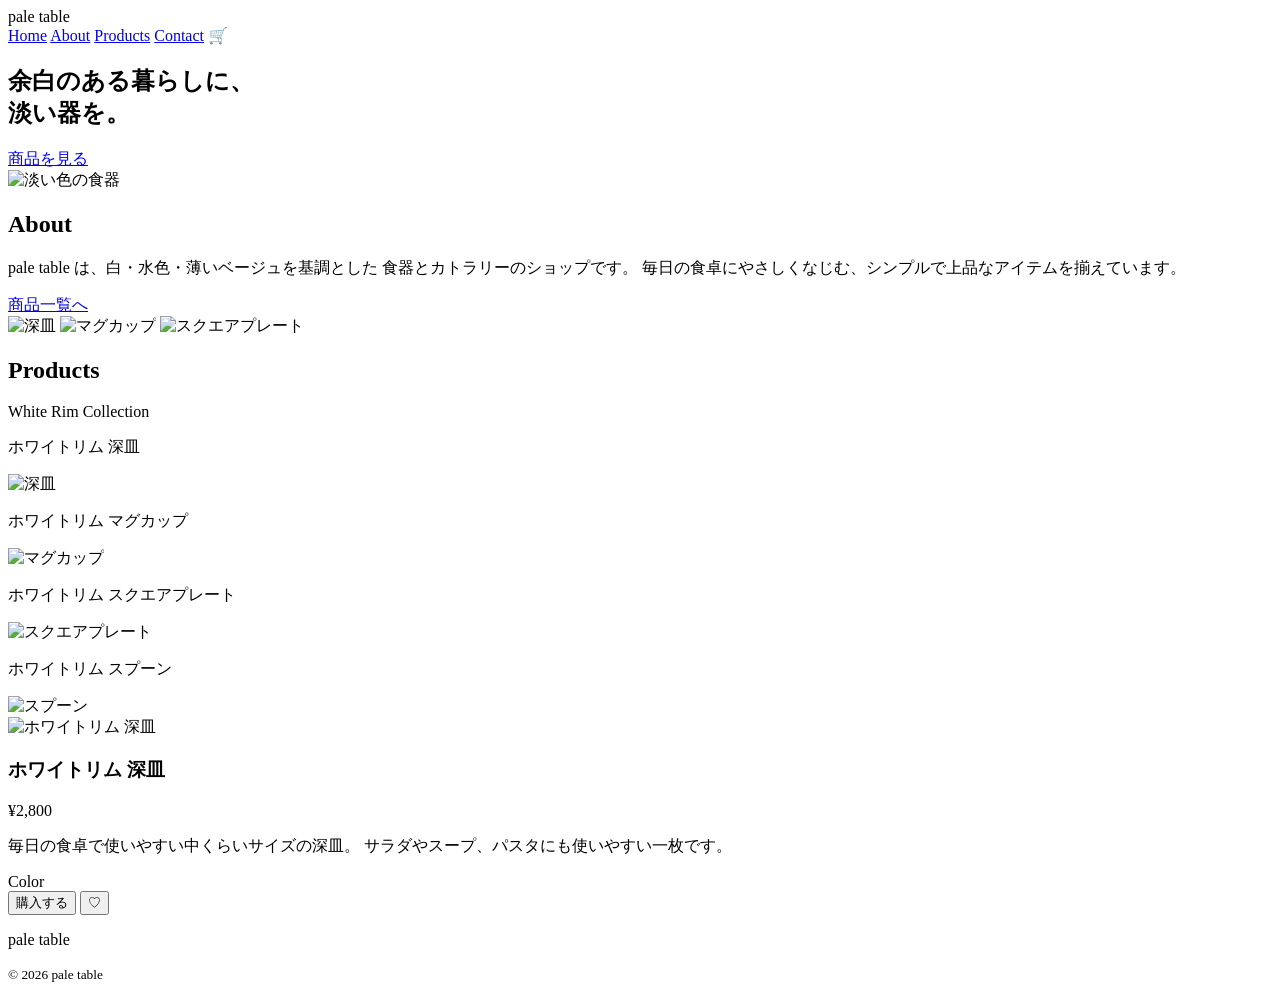
==== index.html @ 11ef3d38 "Add files via upload" ====
<!DOCTYPE html>
<html lang="ja">
<head>
  <meta charset="UTF-8">
  <meta name="viewport" content="width=device-width, initial-scale=1.0">
  <title>pale table</title>
  <link rel="stylesheet" href="css/style.css">
</head>
<body>

  <div class="page">

    <header class="header">
      <div class="logo">pale table</div>
      <nav>
        <a href="#">Home</a>
        <a href="#about">About</a>
        <a href="#products">Products</a>
        <a href="#contact">Contact</a>
        <span>🛒</span>
      </nav>
    </header>

    <section class="hero">
      <div class="hero-text">
        <h1>余白のある暮らしに、<br>淡い器を。</h1>
        <a href="#products" class="btn">商品を見る</a>
      </div>
      <img src="img/main.jpg" alt="淡い色の食器" class="hero-img">
    </section>

    <section class="about" id="about">
      <div class="about-text">
        <h2>About</h2>
        <p>
          pale table は、白・水色・薄いベージュを基調とした
          食器とカトラリーのショップです。
          毎日の食卓にやさしくなじむ、シンプルで上品なアイテムを揃えています。
        </p>
        <a href="#products" class="small-btn">商品一覧へ</a>
      </div>

      <div class="about-images">
        <img src="img/top2.jpg" alt="深皿">
        <img src="img/mug.jpg" alt="マグカップ">
        <img src="img/square.jpg" alt="スクエアプレート">
      </div>
    </section>

    <section class="products" id="products">
      <h2>Products</h2>
      <p class="sub-title">White Rim Collection</p>

      <div class="product-area">

        <div class="product-list">
          <div class="product-item active">
            <p>ホワイトリム 深皿</p>
            <img src="img/plate2.png" alt="深皿">
          </div>
          <div class="product-item">
            <p>ホワイトリム マグカップ</p>
            <img src="img/mug2.png" alt="マグカップ">
          </div>
          <div class="product-item">
            <p>ホワイトリム スクエアプレート</p>
            <img src="img/square2.png" alt="スクエアプレート">
          </div>
          <div class="product-item">
            <p>ホワイトリム スプーン</p>
            <img src="img/spoon2.png" alt="スプーン">
          </div>
        </div>

        <div class="product-detail">
          <div class="main-product-img">
            <img src="img/blue.jpg" alt="ホワイトリム 深皿">
          </div>

          <div class="product-info">
            <h3>ホワイトリム 深皿</h3>
            <p class="price">¥2,800</p>
            <p>
              毎日の食卓で使いやすい中くらいサイズの深皿。
              サラダやスープ、パスタにも使いやすい一枚です。
            </p>

            <div class="option">
              <span>Color</span>
              <span class="color-dot"></span>
            </div>

            <div class="button-area">
                <button class="buy-btn">購入する</button>
                <button class="favorite-btn">♡</button>
            </div>
          </div>
        </div>

      </div>
    </section>

    <footer class="footer" id="contact">
      <p>pale table</p>
      <small>© 2026 pale table</small>
    </footer>

  </div>

  <script src="js/script.js"></script>
</body>
</html>
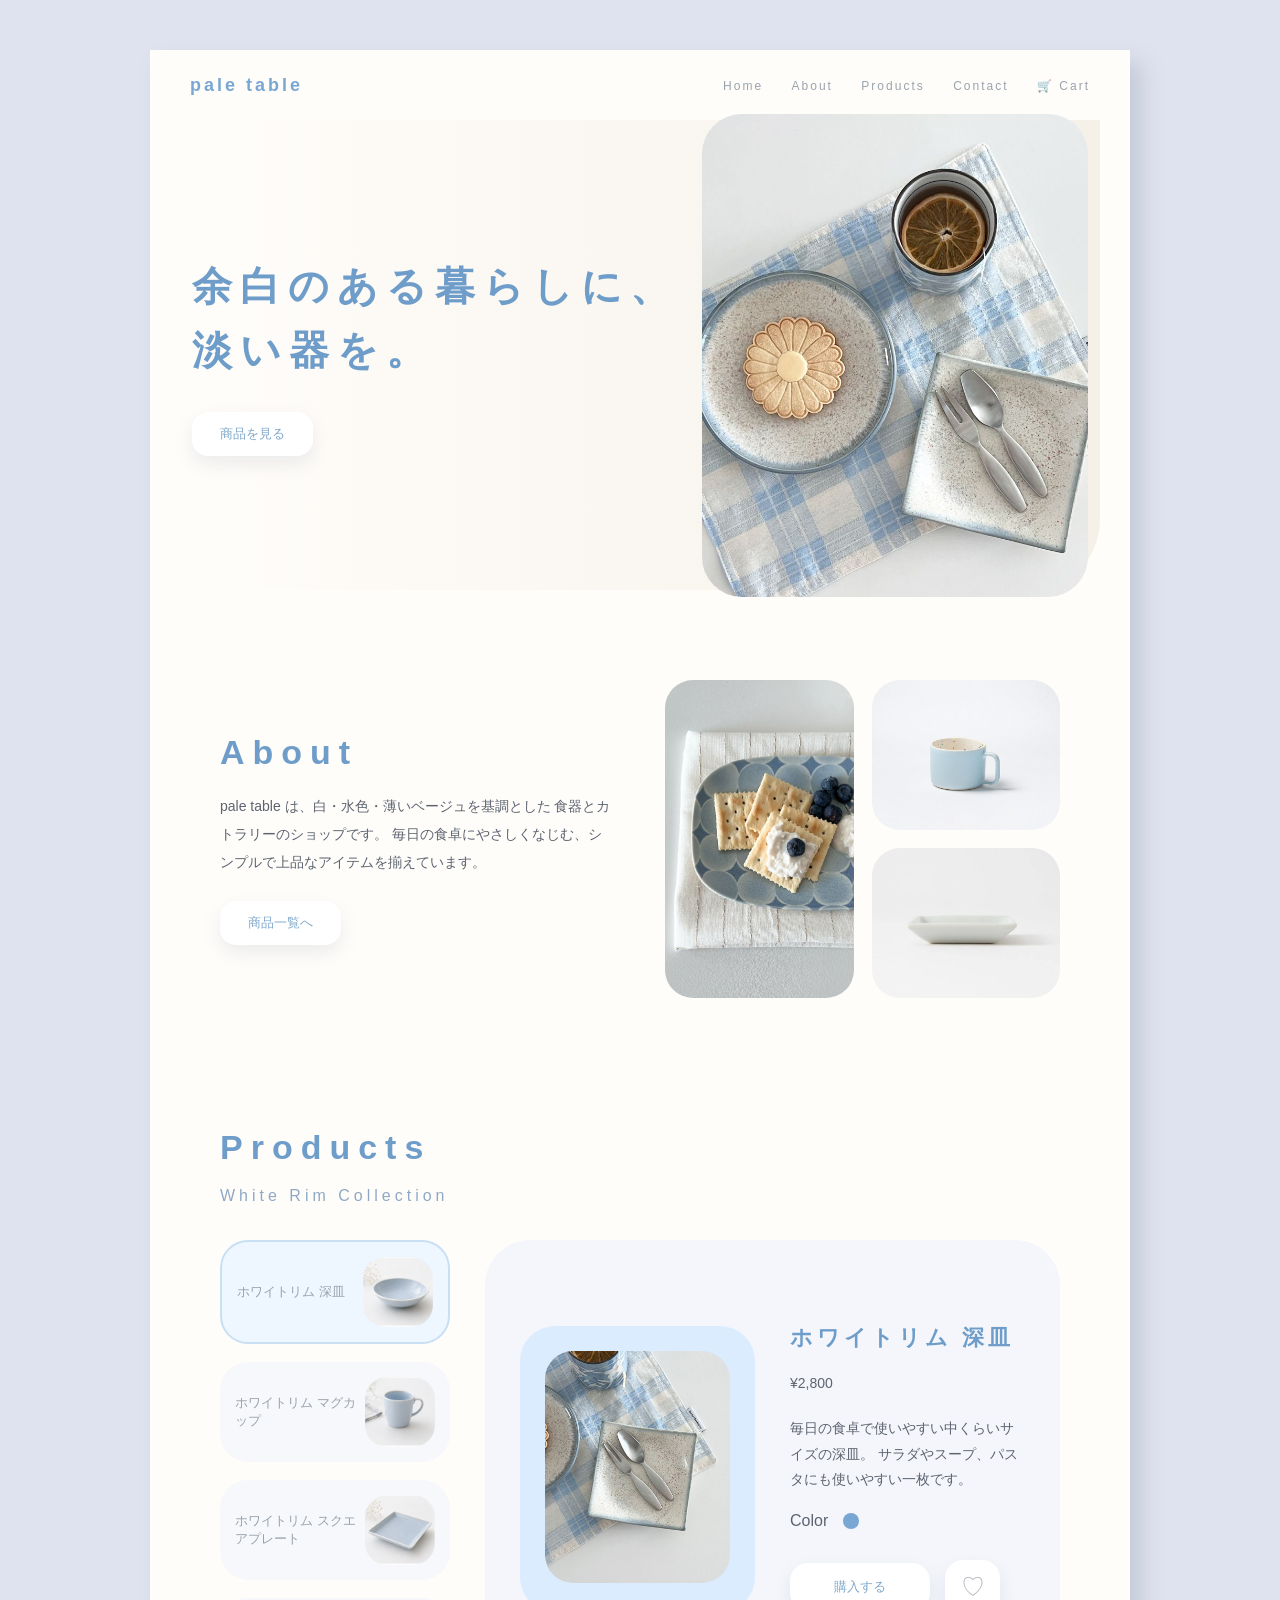
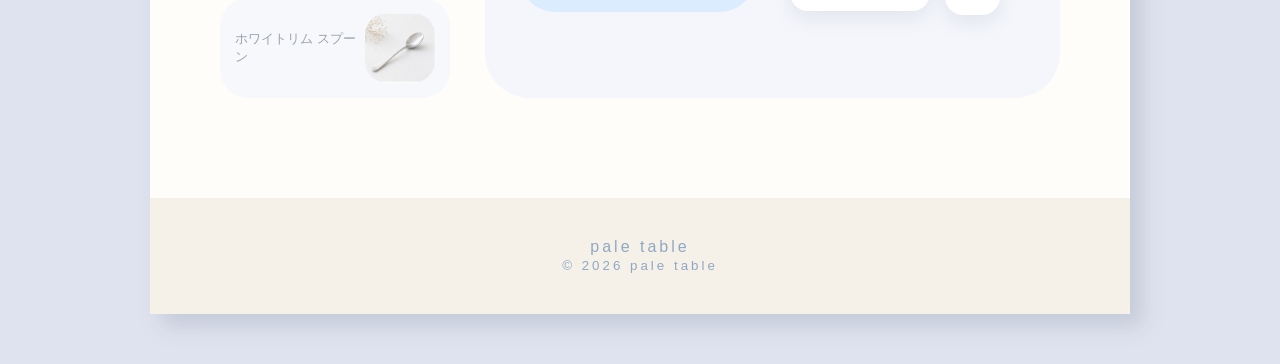
==== commit 2e32ae68: "Add files via upload" ====
--- a/index.html
+++ b/index.html
@@ -4,7 +4,7 @@
   <meta charset="UTF-8">
   <meta name="viewport" content="width=device-width, initial-scale=1.0">
   <title>pale table</title>
-  <link rel="stylesheet" href="css/style.css">
+  <link rel="stylesheet" href="./css/style.css">
 </head>
 <body>
 
@@ -17,7 +17,7 @@
         <a href="#about">About</a>
         <a href="#products">Products</a>
         <a href="#contact">Contact</a>
-        <span>🛒</span>
+        <a href="cart.html">🛒 Cart</a>
       </nav>
     </header>
 
@@ -74,13 +74,13 @@
 
         <div class="product-detail">
           <div class="main-product-img">
-            <img src="img/blue.jpg" alt="ホワイトリム 深皿">
+            <img src="img/blue.jpg" alt="ホワイトリム 深皿" id="mainProductImage">
           </div>
-
+        
           <div class="product-info">
-            <h3>ホワイトリム 深皿</h3>
-            <p class="price">¥2,800</p>
-            <p>
+            <h3 id="mainProductName">ホワイトリム 深皿</h3>
+            <p class="price" id="mainProductPrice">¥2,800</p>
+            <p id="mainProductDescription">
               毎日の食卓で使いやすい中くらいサイズの深皿。
               サラダやスープ、パスタにも使いやすい一枚です。
             </p>
--- a/css/style.css
+++ b/css/style.css
@@ -0,0 +1,490 @@
+/* ======================
+   Reset / Base
+====================== */
+
+* {
+  margin: 0;
+  padding: 0;
+  box-sizing: border-box;
+}
+
+  
+body {
+  background: #dfe3ef;
+  color: #5d6470;
+  font-family: "Yu Gothic", "Hiragino Sans", sans-serif;
+}
+  
+.page {
+  width: 90%;
+  max-width: 980px;
+  margin: 50px auto;
+  background: #fffdfa;
+  box-shadow: 12px 12px 20px rgba(120, 130, 150, 0.25);
+  overflow: hidden;
+}
+
+/* ======================
+   Common
+====================== */
+
+button {
+  border: none;
+  background: #ffffff;
+  color: #7fa8cc;
+  border-radius: 18px;
+  box-shadow: 0 8px 18px rgba(150, 160, 180, 0.18);
+  cursor: pointer;
+}
+
+.btn,
+.small-btn {
+  display: inline-block;
+  padding: 13px 28px;
+  background: #ffffff;
+  color: #7fa8cc;
+  text-decoration: none;
+  border-radius: 16px;
+  font-size: 13px;
+  box-shadow: 0 8px 18px rgba(150, 160, 180, 0.18);
+}
+
+/* ======================
+   Header
+====================== */
+
+.header {
+  height: 70px;
+  padding: 0 40px;
+  display: flex;
+  justify-content: space-between;
+  align-items: center;
+}
+  
+.logo {
+  color: #79a7d3;
+  font-size: 18px;
+  letter-spacing: 3px;
+  font-weight: bold;
+}
+  
+nav a {
+  margin-left: 24px;
+  text-decoration: none;
+  color: #9aa3ad;
+  font-size: 12px;
+  letter-spacing: 2px;
+}
+  
+nav span {
+  margin-left: 20px;
+}
+
+/* ======================
+   Top Page - Hero
+====================== */
+
+.hero {
+  height: 470px;
+  margin: 0 30px;
+  border-radius: 0 0 70px 70px;
+  background: linear-gradient(90deg, #fffdfa 0%, #f5f0e8 100%);
+  display: flex;
+  align-items: center;
+  justify-content: space-around;
+}
+  
+.hero-text h1 {
+  color: #6f9dca;
+  font-size: 40px;
+  line-height: 1.6;
+  letter-spacing: 8px;
+  margin-bottom: 30px;
+}
+
+.hero-img {
+  width: 42%;
+  border-radius: 40px;
+}
+
+/* ======================
+   Top Page - About
+====================== */
+
+
+.about {
+  padding: 90px 70px;
+  display: grid;
+  grid-template-columns: 1fr 1fr;
+  gap: 50px;
+  align-items: center;
+}
+  
+.about h2,
+.products h2 {
+  color: #6f9dca;
+  font-size: 34px;
+  letter-spacing: 8px;
+  margin-bottom: 20px;
+}
+  
+.about p {
+  line-height: 2;
+  font-size: 14px;
+  margin-bottom: 25px;
+}
+
+.about-images {
+  display: grid;
+  grid-template-columns: 1fr 1fr;
+  gap: 18px;
+}
+  
+.about-images img {
+  width: 100%;
+  height: 150px;
+  object-fit: cover;
+  border-radius: 28px;
+  background: #f3f6fb;
+}
+  
+.about-images img:first-child {
+  grid-row: span 2;
+  height: 318px;
+}
+
+/* ======================
+   Top Page - Products
+====================== */
+
+.products {
+  padding: 40px 70px 100px;
+}
+  
+.sub-title {
+  color: #8fa9c4;
+  letter-spacing: 4px;
+  margin-bottom: 35px;
+}
+  
+.product-area {
+  display: grid;
+  grid-template-columns: 230px 1fr;
+  gap: 35px;
+}
+  
+.product-list {
+  display: flex;
+  flex-direction: column;
+  gap: 18px;
+}
+  
+.product-item {
+  display: flex;
+  align-items: center;
+  justify-content: space-between;
+  background: #f7f8fb;
+  border-radius: 28px;
+  padding: 15px;
+  color: #9aa3ad;
+  font-size: 13px;
+}
+  
+.product-item.active {
+  border: 2px solid #c8dff4;
+  background: #eef6ff;
+}
+  
+.product-item img {
+  width: 70px;
+  height: 70px;
+  object-fit: cover;
+  border-radius: 22px;
+}
+  
+.product-detail {
+  background: #f4f6fb;
+  border-radius: 45px;
+  padding: 35px;
+  display: grid;
+  grid-template-columns: 1fr 1fr;
+  gap: 35px;
+  align-items: center;
+}
+  
+.main-product-img {
+  background: #dcecff;
+  border-radius: 35px;
+  padding: 25px;
+}
+  
+.main-product-img img {
+  width: 100%;
+  border-radius: 28px;
+}
+  
+.product-info h3 {
+  color: #6f9dca;
+  font-size: 22px;
+  letter-spacing: 4px;
+  margin-bottom: 18px;
+}
+  
+.price {
+  font-size: 20px;
+  margin-bottom: 25px;
+}
+  
+.product-info p {
+  line-height: 1.8;
+  font-size: 14px;
+  margin-bottom: 20px;
+}
+  
+.option {
+  display: flex;
+  gap: 15px;
+  align-items: center;
+  margin-bottom: 30px;
+}
+  
+.color-dot {
+  width: 16px;
+  height: 16px;
+  background: #79a7d3;
+  border-radius: 50%;
+}
+
+.button-area {
+  display: flex;
+  gap: 15px;
+  align-items: center;
+  margin-top: 20px;
+}
+
+.buy-btn {
+  width: 140px;
+  padding: 15px 30px;
+  transition: 0.3s;
+}
+
+.buy-btn:hover {
+  transform: translateY(-3px);
+}
+
+.favorite-btn {
+  width: 55px;
+  height: 55px;
+  padding: 0;
+  font-size: 24px;
+  color: #b8bcc4;
+  transition: 0.3s;
+}
+
+.favorite-btn:hover {
+  transform: translateY(-3px);
+}
+
+.favorite-btn.active {
+  color: #7fa8cc;
+  background: #eef6ff;
+}
+
+/* ======================
+   Cart Page
+====================== */
+
+.cart {
+  padding: 90px 70px;
+}
+
+.cart h2 {
+  color: #75a8d8;
+  font-size: 36px;
+  letter-spacing: 0.25em;
+  margin-bottom: 12px;
+}
+
+.cart-lead {
+  color: #8a9bb0;
+  margin-bottom: 40px;
+}
+
+.cart-layout {
+  display: flex;
+  gap: 36px;
+  align-items: flex-start;
+}
+
+.cart-items {
+  flex: 1;
+}
+
+.cart-item {
+  display: grid;
+  grid-template-columns: 90px 1fr 100px 90px 40px;
+  align-items: center;
+  gap: 20px;
+  background: #f6f9fd;
+  border-radius: 28px;
+  padding: 20px;
+  margin-bottom: 18px;
+}
+
+.cart-item img {
+  width: 90px;
+  height: 90px;
+  object-fit: cover;
+  border-radius: 22px;
+}
+
+.cart-info h3 {
+  color: #6f9fd0;
+  font-size: 16px;
+  margin-bottom: 8px;
+}
+
+.cart-info p {
+  color: #9aa8b8;
+  font-size: 12px;
+  margin-bottom: 8px;
+}
+
+.cart-info span,
+.subtotal {
+  color: #6f7f91;
+  font-size: 14px;
+}
+
+.quantity {
+  display: flex;
+  align-items: center;
+  gap: 10px;
+}
+
+.quantity button,
+.remove {
+  border: none;
+  background: #ffffff;
+  color: #75a8d8;
+  border-radius: 50%;
+  width: 28px;
+  height: 28px;
+  cursor: pointer;
+}
+
+.cart-summary {
+  width: 280px;
+  background: #eef5ff;
+  border-radius: 32px;
+  padding: 32px;
+}
+
+.cart-summary h3 {
+  color: #6f9fd0;
+  margin-bottom: 28px;
+}
+
+.summary-row,
+.summary-total {
+  display: flex;
+  justify-content: space-between;
+  color: #6f7f91;
+  margin-bottom: 18px;
+}
+
+.summary-total {
+  border-top: 1px solid #d6e6f7;
+  padding-top: 20px;
+  font-weight: bold;
+}
+
+.checkout-btn {
+  width: 100%;
+  border: none;
+  background: #ffffff;
+  color: #75a8d8;
+  padding: 16px;
+  border-radius: 18px;
+  margin-top: 20px;
+  cursor: pointer;
+  box-shadow: 0 8px 18px rgba(150, 170, 190, 0.15);
+}
+
+/* ======================
+   Footer
+====================== */
+
+.footer {
+  text-align: center;
+  padding: 40px;
+  background: #f5f0e8;
+  color: #8fa9c4;
+  letter-spacing: 3px;
+}
+
+/* ======================
+   Responsive
+====================== */
+
+@media (max-width: 768px) {
+  .header,
+  .hero,
+  .about,
+  .product-area,
+  .product-detail {
+    display: block;
+  }
+  
+  nav {
+    display: none;
+  }
+  
+  .hero {
+    height: auto;
+    padding: 60px 30px;
+  }
+  
+  .hero-img {
+    width: 100%;
+    margin-top: 30px;
+  }
+  
+  .hero-text h1 {
+    font-size: 28px;
+  }
+  
+  .about,
+  .products {
+    padding: 60px 30px;
+  }
+  
+  .product-list {
+    margin-bottom: 30px;
+  }
+
+  .cart {
+    padding: 60px 30px;
+  }
+  
+  .cart-layout {
+    display: block;
+  }
+  
+  .cart-item {
+    display: block;
+  }
+  
+  .cart-item img {
+    margin-bottom: 16px;
+  }
+  
+  .quantity {
+    margin: 16px 0;
+  }
+  
+  .cart-summary {
+    width: 100%;
+    margin-top: 30px;
+  }
+}
